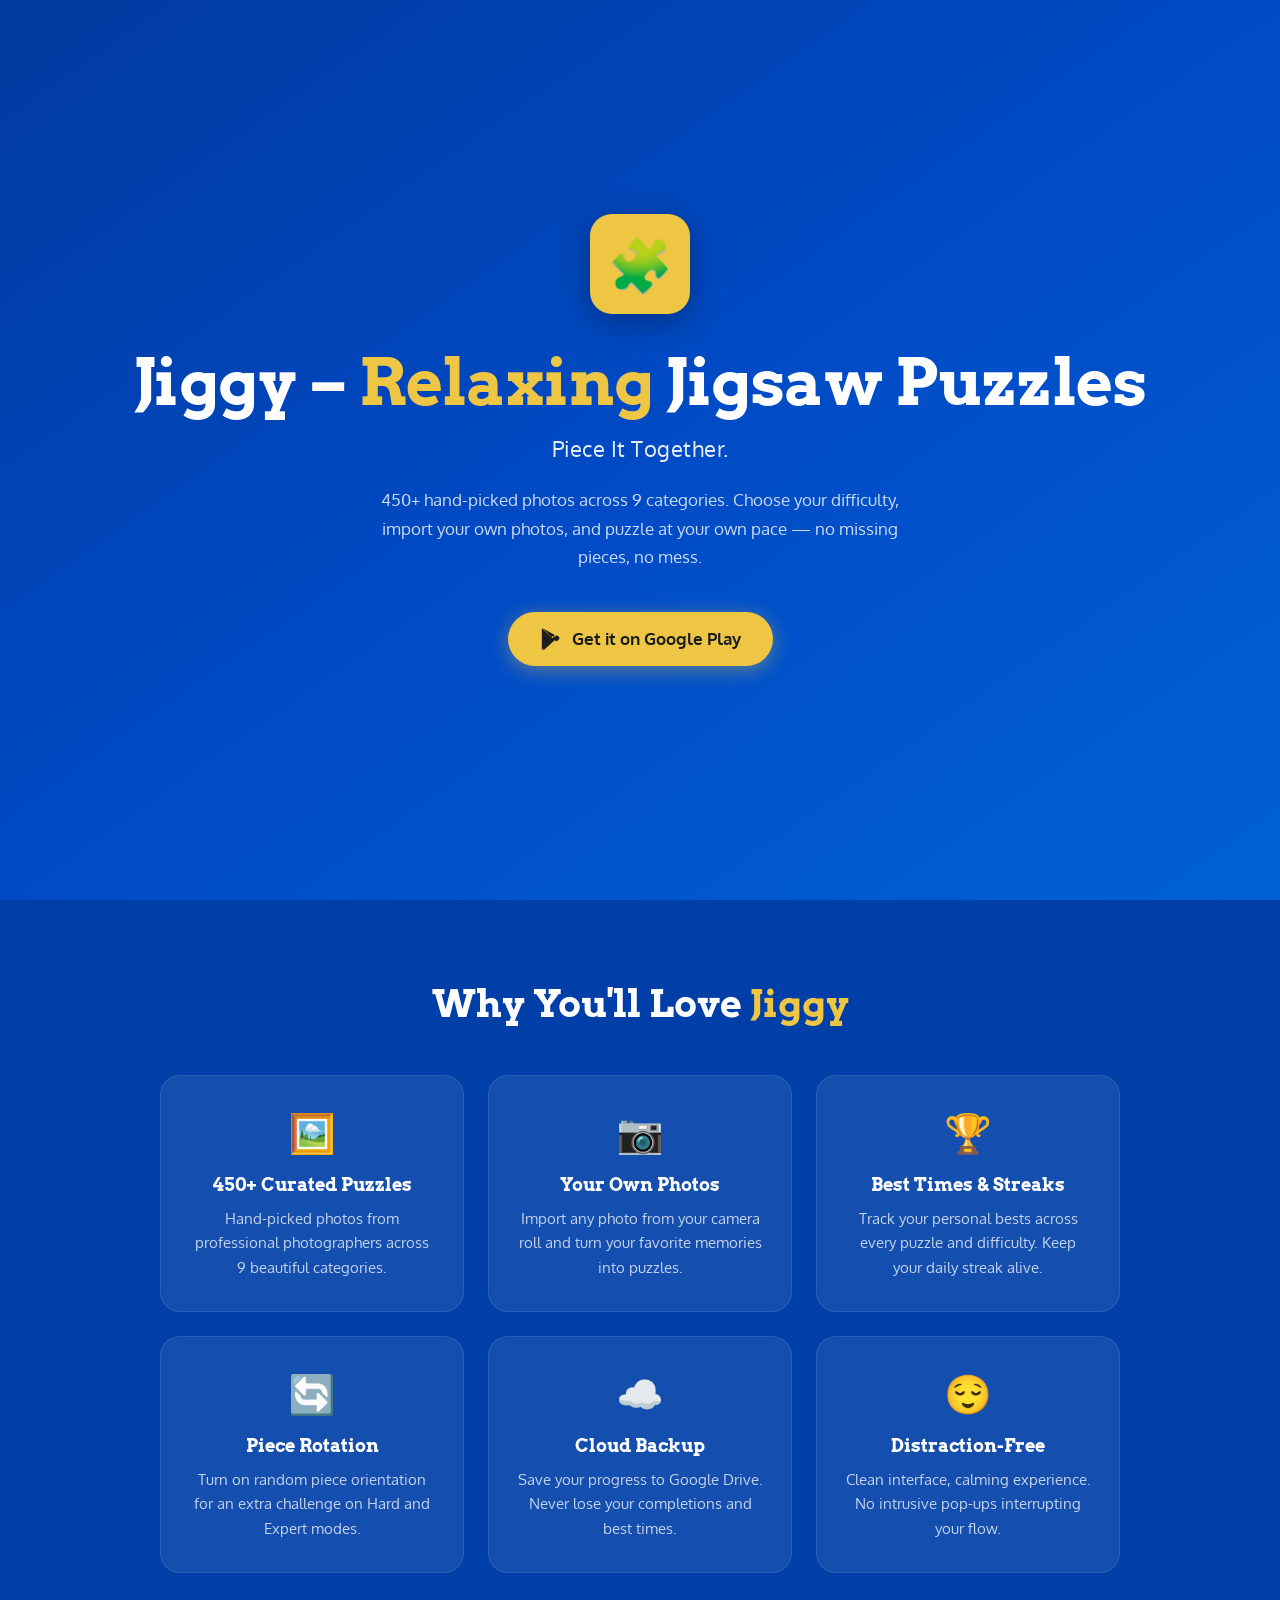
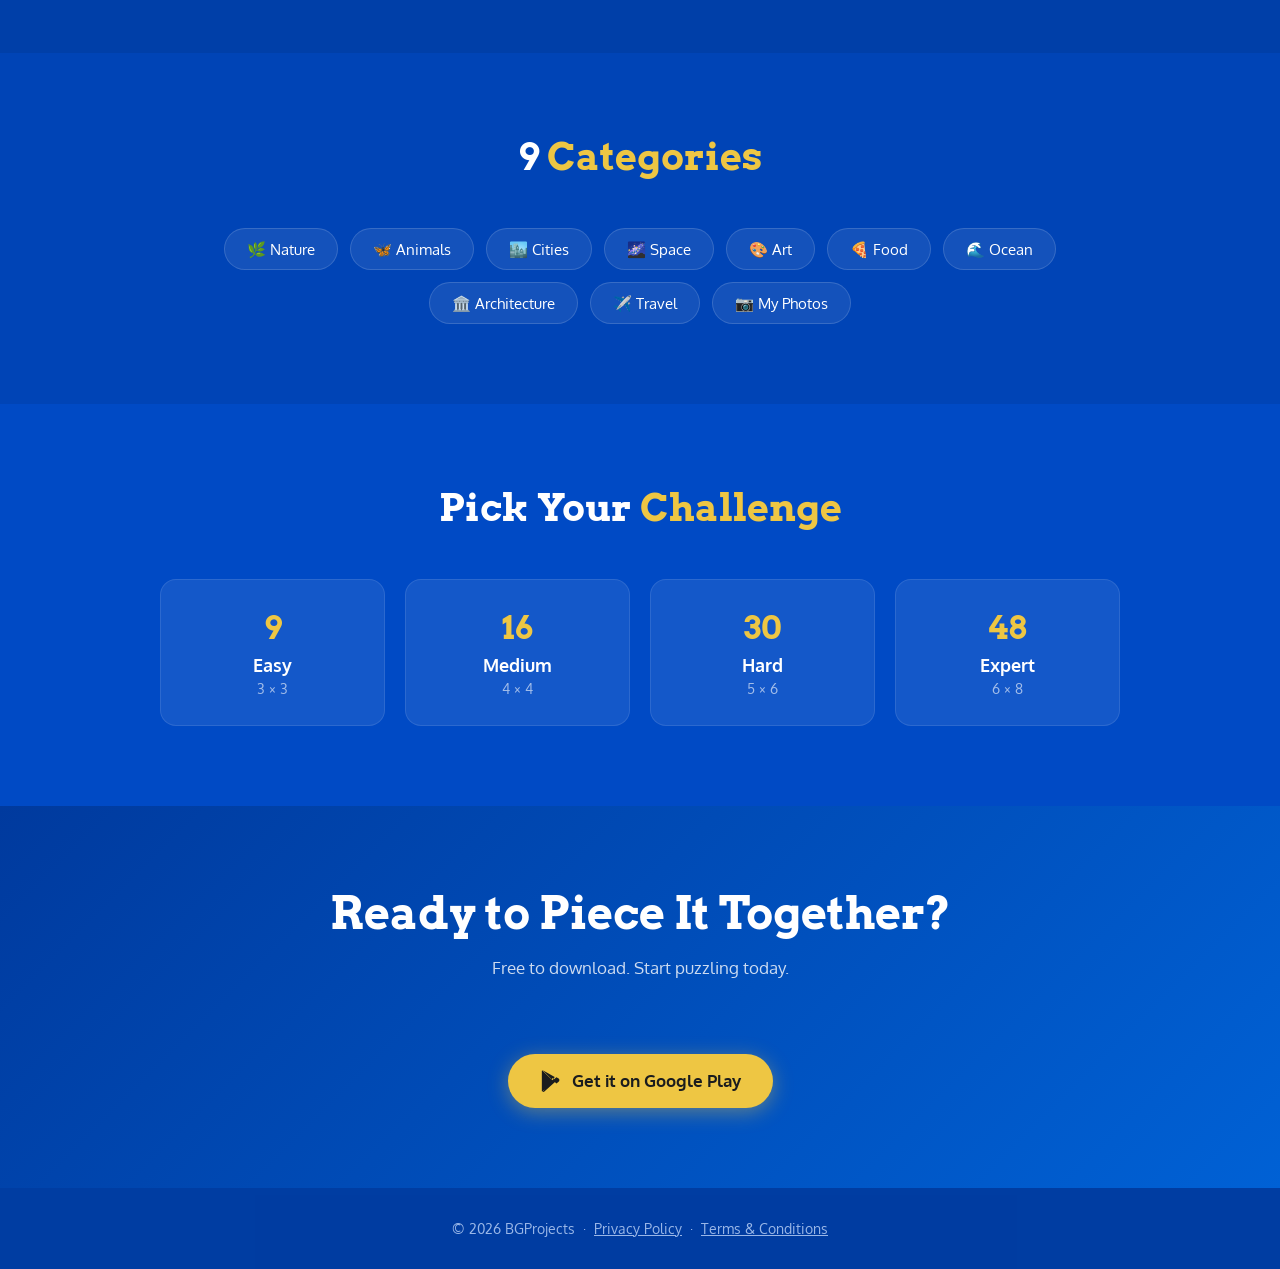
==== public/index.html @ 43ae0e93 "Page updates" ====
<!DOCTYPE html>
<html lang="en">
<head>
    <meta charset="UTF-8" />
    <meta name="viewport" content="width=device-width, initial-scale=1.0" />
    <title>Jiggy – Relaxing Jigsaw Puzzles</title>
    <meta name="description" content="450+ hand-picked jigsaw puzzles across 9 categories. Choose your difficulty, import your own photos, and piece it together at your own pace." />
    <link rel="preconnect" href="https://fonts.googleapis.com" />
    <link rel="preconnect" href="https://fonts.gstatic.com" crossorigin />
    <link href="https://fonts.googleapis.com/css2?family=Oxygen:wght@400;700&family=Arvo:wght@400;700&display=swap" rel="stylesheet" />
    <style>
        *, *::before, *::after { box-sizing: border-box; margin: 0; padding: 0; }

        :root {
            --blue:   #004AC5;
            --blue2:  #0061A4;
            --gold:   #EEC643;
            --white:  #ffffff;
            --dark:   #1A1C1E;
            --card:   rgba(255,255,255,0.08);
        }

        body {
            font-family: 'Oxygen', sans-serif;
            background: var(--blue);
            color: var(--white);
            overflow-x: hidden;
        }

        /* ── Hero ── */
        .hero {
            min-height: 100vh;
            background: linear-gradient(145deg, #003a9e 0%, #004AC5 50%, #0061d5 100%);
            display: flex;
            flex-direction: column;
            align-items: center;
            justify-content: center;
            text-align: center;
            padding: 60px 24px 80px;
            position: relative;
            overflow: hidden;
        }

        .hero::before {
            content: '';
            position: absolute;
            inset: 0;
            background: url('https://images.unsplash.com/photo-1588196749597-9ff075ee6b5b?w=1400&q=60&fit=crop') center/cover no-repeat;
            opacity: 0.08;
        }

        .hero-icon {
            width: 100px;
            height: 100px;
            border-radius: 22px;
            background: var(--gold);
            display: flex;
            align-items: center;
            justify-content: center;
            font-size: 52px;
            margin-bottom: 28px;
            box-shadow: 0 8px 32px rgba(0,0,0,0.3);
            position: relative;
        }

        .hero h1 {
            font-family: 'Arvo', serif;
            font-size: clamp(2.4rem, 6vw, 4rem);
            font-weight: 700;
            letter-spacing: -0.5px;
            position: relative;
        }

        .hero h1 span { color: var(--gold); }

        .hero p.tagline {
            font-size: clamp(1.1rem, 3vw, 1.4rem);
            opacity: 0.9;
            margin-top: 12px;
            letter-spacing: 0.5px;
            position: relative;
        }

        .hero p.description {
            max-width: 560px;
            margin: 24px auto 0;
            font-size: 1.05rem;
            opacity: 0.8;
            line-height: 1.7;
            position: relative;
        }

        .store-btn {
            display: inline-flex;
            align-items: center;
            gap: 10px;
            margin-top: 40px;
            padding: 16px 32px;
            background: var(--gold);
            color: var(--dark);
            font-family: 'Oxygen', sans-serif;
            font-weight: 700;
            font-size: 1.05rem;
            border-radius: 50px;
            text-decoration: none;
            box-shadow: 0 4px 20px rgba(238,198,67,0.4);
            transition: transform 0.2s, box-shadow 0.2s;
            position: relative;
        }

        .store-btn:hover {
            transform: translateY(-2px);
            box-shadow: 0 8px 28px rgba(238,198,67,0.5);
        }

        .store-btn svg { width: 22px; height: 22px; }

        /* ── Sections ── */
        section { padding: 80px 24px; }

        .section-inner {
            max-width: 960px;
            margin: 0 auto;
        }

        .section-title {
            font-family: 'Arvo', serif;
            font-size: clamp(1.6rem, 4vw, 2.4rem);
            font-weight: 700;
            text-align: center;
            margin-bottom: 48px;
        }

        .section-title span { color: var(--gold); }

        /* ── Features ── */
        .features { background: rgba(0,0,0,0.15); }

        .features-grid {
            display: grid;
            grid-template-columns: repeat(auto-fit, minmax(260px, 1fr));
            gap: 24px;
        }

        .feature-card {
            background: var(--card);
            border: 1px solid rgba(255,255,255,0.1);
            border-radius: 20px;
            padding: 32px 28px;
            text-align: center;
            transition: transform 0.2s;
        }

        .feature-card:hover { transform: translateY(-4px); }

        .feature-icon {
            font-size: 2.4rem;
            margin-bottom: 16px;
        }

        .feature-card h3 {
            font-family: 'Arvo', serif;
            font-size: 1.15rem;
            margin-bottom: 10px;
        }

        .feature-card p {
            font-size: 0.95rem;
            opacity: 0.75;
            line-height: 1.6;
        }

        /* ── Categories ── */
        .categories { background: rgba(0,0,0,0.08); }

        .category-pills {
            display: flex;
            flex-wrap: wrap;
            gap: 12px;
            justify-content: center;
        }

        .pill {
            background: var(--card);
            border: 1px solid rgba(255,255,255,0.15);
            border-radius: 50px;
            padding: 10px 22px;
            font-size: 0.95rem;
            display: flex;
            align-items: center;
            gap: 8px;
        }

        /* ── Difficulties ── */
        .difficulties-grid {
            display: grid;
            grid-template-columns: repeat(auto-fit, minmax(200px, 1fr));
            gap: 20px;
        }

        .diff-card {
            background: var(--card);
            border: 1px solid rgba(255,255,255,0.1);
            border-radius: 16px;
            padding: 28px 20px;
            text-align: center;
        }

        .diff-card .pieces {
            font-size: 2rem;
            font-family: 'Arvo', serif;
            color: var(--gold);
            font-weight: 700;
        }

        .diff-card .label {
            font-size: 1.1rem;
            font-weight: 700;
            margin: 6px 0 4px;
        }

        .diff-card .grid-size {
            font-size: 0.85rem;
            opacity: 0.6;
        }

        /* ── CTA ── */
        .cta {
            background: linear-gradient(135deg, #003a9e, #0061d5);
            text-align: center;
            padding: 80px 24px;
        }

        .cta h2 {
            font-family: 'Arvo', serif;
            font-size: clamp(1.8rem, 4vw, 2.8rem);
            margin-bottom: 16px;
        }

        .cta p {
            opacity: 0.8;
            font-size: 1.05rem;
            margin-bottom: 36px;
        }

        /* ── Footer ── */
        footer {
            background: rgba(0,0,0,0.3);
            text-align: center;
            padding: 32px 24px;
            font-size: 0.85rem;
            opacity: 0.6;
        }

        footer a { color: var(--white); }

        @media (max-width: 600px) {
            .hero { padding: 60px 20px 60px; }
            .store-btn { padding: 14px 28px; }
        }
    </style>
</head>
<body>

<!-- ── Hero ── -->
<section class="hero">
    <div class="hero-icon">🧩</div>
    <h1>Jiggy – <span>Relaxing</span> Jigsaw Puzzles</h1>
    <p class="tagline">Piece It Together.</p>
    <p class="description">
        450+ hand-picked photos across 9 categories. Choose your difficulty,
        import your own photos, and puzzle at your own pace — no missing pieces, no mess.
    </p>
    <a class="store-btn" href="https://play.google.com/store/apps/details?id=com.bgprojects.jiggy" target="_blank" rel="noopener">
        <svg viewBox="0 0 24 24" fill="currentColor"><path d="M3.18 23.76c.3.17.64.24.99.19l13.1-11.75L13.77 8.8 3.18 23.76zm17.15-10.99c.52-.38.84-.96.84-1.77s-.32-1.38-.83-1.76l-2.43-1.38-3.8 3.43 3.8 3.43 2.42-1.95zM2.34.28A1.5 1.5 0 0 0 2 1.23v21.54c0 .37.12.69.34.95L14.2 12 2.34.28zm11.43 11.03L2.99.24l13.05 7.41-2.27 3.66z"/></svg>
        Get it on Google Play
    </a>
</section>

<!-- ── Features ── -->
<section class="features">
    <div class="section-inner">
        <h2 class="section-title">Why You'll Love <span>Jiggy</span></h2>
        <div class="features-grid">
            <div class="feature-card">
                <div class="feature-icon">🖼️</div>
                <h3>450+ Curated Puzzles</h3>
                <p>Hand-picked photos from professional photographers across 9 beautiful categories.</p>
            </div>
            <div class="feature-card">
                <div class="feature-icon">📷</div>
                <h3>Your Own Photos</h3>
                <p>Import any photo from your camera roll and turn your favorite memories into puzzles.</p>
            </div>
            <div class="feature-card">
                <div class="feature-icon">🏆</div>
                <h3>Best Times & Streaks</h3>
                <p>Track your personal bests across every puzzle and difficulty. Keep your daily streak alive.</p>
            </div>
            <div class="feature-card">
                <div class="feature-icon">🔄</div>
                <h3>Piece Rotation</h3>
                <p>Turn on random piece orientation for an extra challenge on Hard and Expert modes.</p>
            </div>
            <div class="feature-card">
                <div class="feature-icon">☁️</div>
                <h3>Cloud Backup</h3>
                <p>Save your progress to Google Drive. Never lose your completions and best times.</p>
            </div>
            <div class="feature-card">
                <div class="feature-icon">😌</div>
                <h3>Distraction-Free</h3>
                <p>Clean interface, calming experience. No intrusive pop-ups interrupting your flow.</p>
            </div>
        </div>
    </div>
</section>

<!-- ── Categories ── -->
<section class="categories">
    <div class="section-inner">
        <h2 class="section-title">9 <span>Categories</span></h2>
        <div class="category-pills">
            <div class="pill">🌿 Nature</div>
            <div class="pill">🦋 Animals</div>
            <div class="pill">🏙️ Cities</div>
            <div class="pill">🌌 Space</div>
            <div class="pill">🎨 Art</div>
            <div class="pill">🍕 Food</div>
            <div class="pill">🌊 Ocean</div>
            <div class="pill">🏛️ Architecture</div>
            <div class="pill">✈️ Travel</div>
            <div class="pill">📷 My Photos</div>
        </div>
    </div>
</section>

<!-- ── Difficulties ── -->
<section>
    <div class="section-inner">
        <h2 class="section-title">Pick Your <span>Challenge</span></h2>
        <div class="difficulties-grid">
            <div class="diff-card">
                <div class="pieces">9</div>
                <div class="label">Easy</div>
                <div class="grid-size">3 × 3</div>
            </div>
            <div class="diff-card">
                <div class="pieces">16</div>
                <div class="label">Medium</div>
                <div class="grid-size">4 × 4</div>
            </div>
            <div class="diff-card">
                <div class="pieces">30</div>
                <div class="label">Hard</div>
                <div class="grid-size">5 × 6</div>
            </div>
            <div class="diff-card">
                <div class="pieces">48</div>
                <div class="label">Expert</div>
                <div class="grid-size">6 × 8</div>
            </div>
        </div>
    </div>
</section>

<!-- ── CTA ── -->
<section class="cta">
    <h2>Ready to Piece It Together?</h2>
    <p>Free to download. Start puzzling today.</p>
    <a class="store-btn" href="https://play.google.com/store/apps/details?id=com.bgprojects.jiggy" target="_blank" rel="noopener">
        <svg viewBox="0 0 24 24" fill="currentColor"><path d="M3.18 23.76c.3.17.64.24.99.19l13.1-11.75L13.77 8.8 3.18 23.76zm17.15-10.99c.52-.38.84-.96.84-1.77s-.32-1.38-.83-1.76l-2.43-1.38-3.8 3.43 3.8 3.43 2.42-1.95zM2.34.28A1.5 1.5 0 0 0 2 1.23v21.54c0 .37.12.69.34.95L14.2 12 2.34.28zm11.43 11.03L2.99.24l13.05 7.41-2.27 3.66z"/></svg>
        Get it on Google Play
    </a>
</section>

<!-- ── Footer ── -->
<footer>
    <p>© 2026 BGProjects &nbsp;·&nbsp; <a href="privacy.html">Privacy Policy</a> &nbsp;·&nbsp; <a href="terms.html">Terms &amp; Conditions</a></p>
</footer>

</body>
</html>
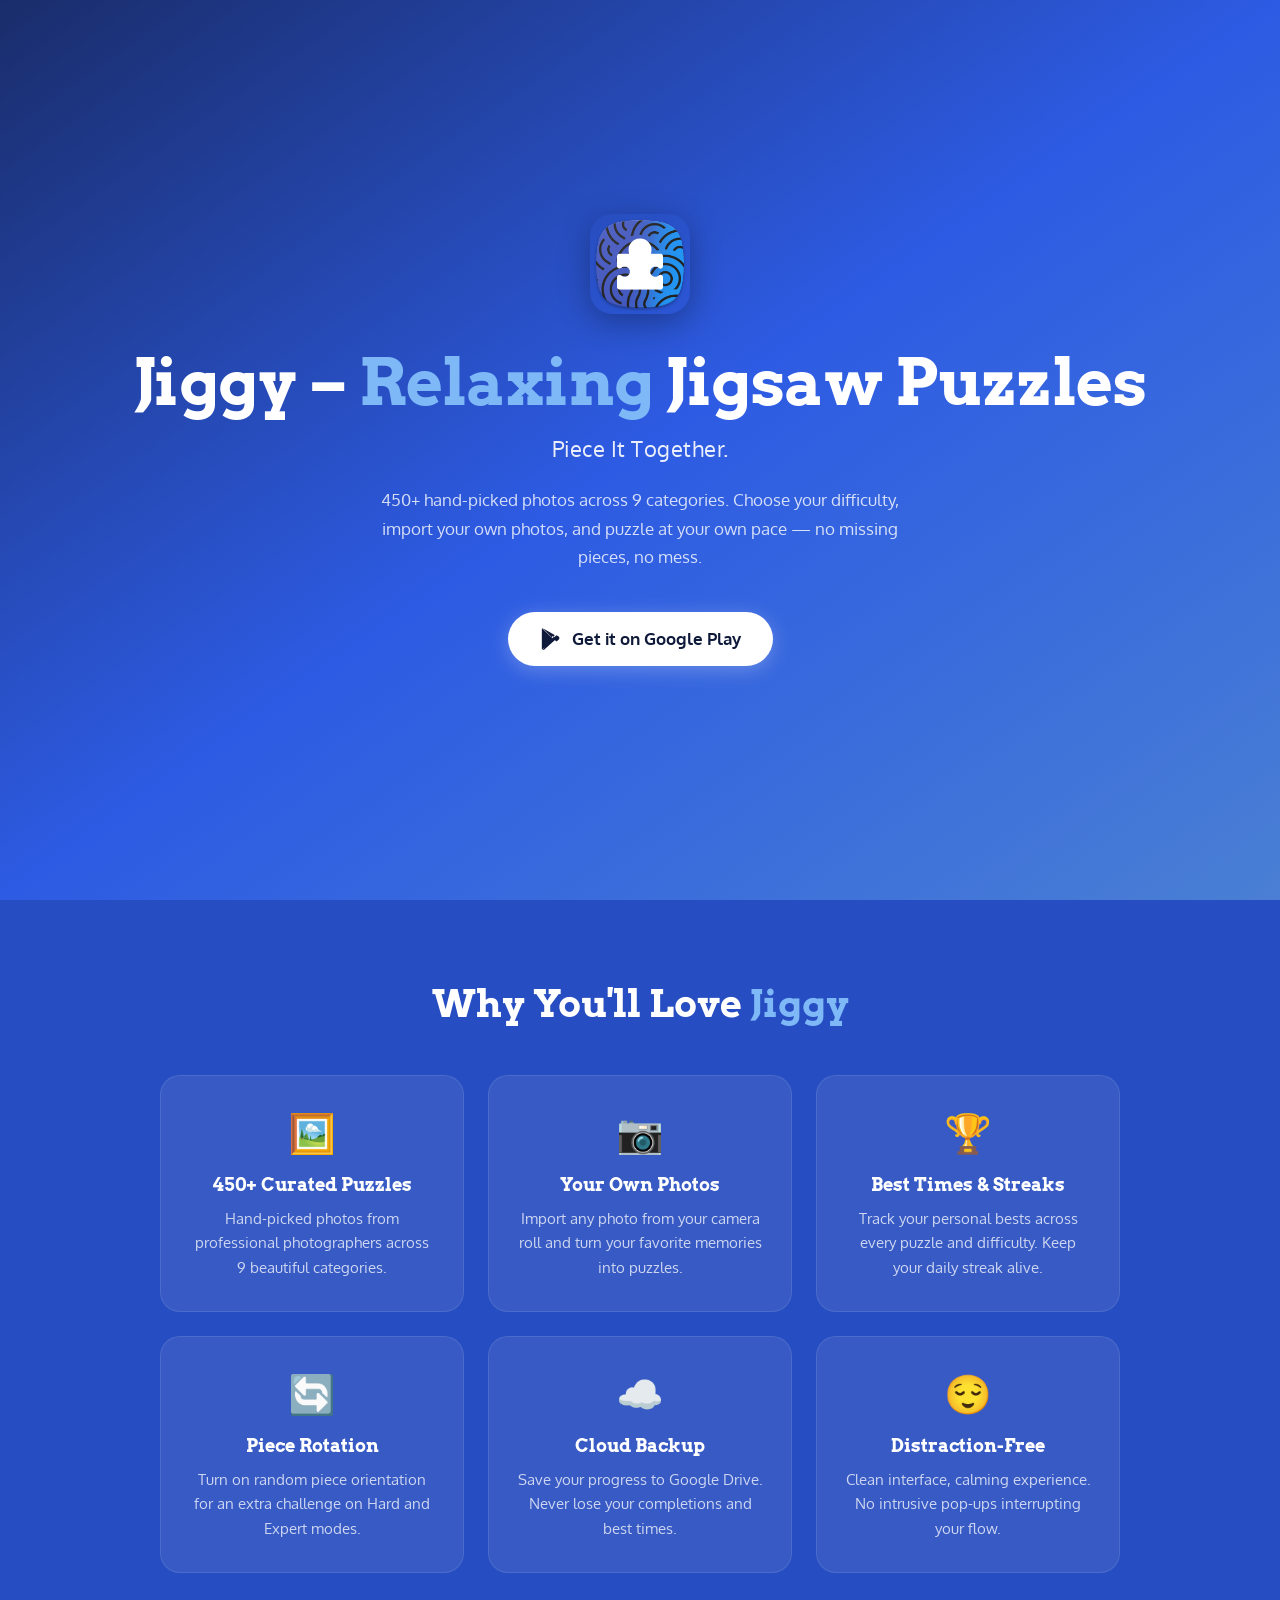
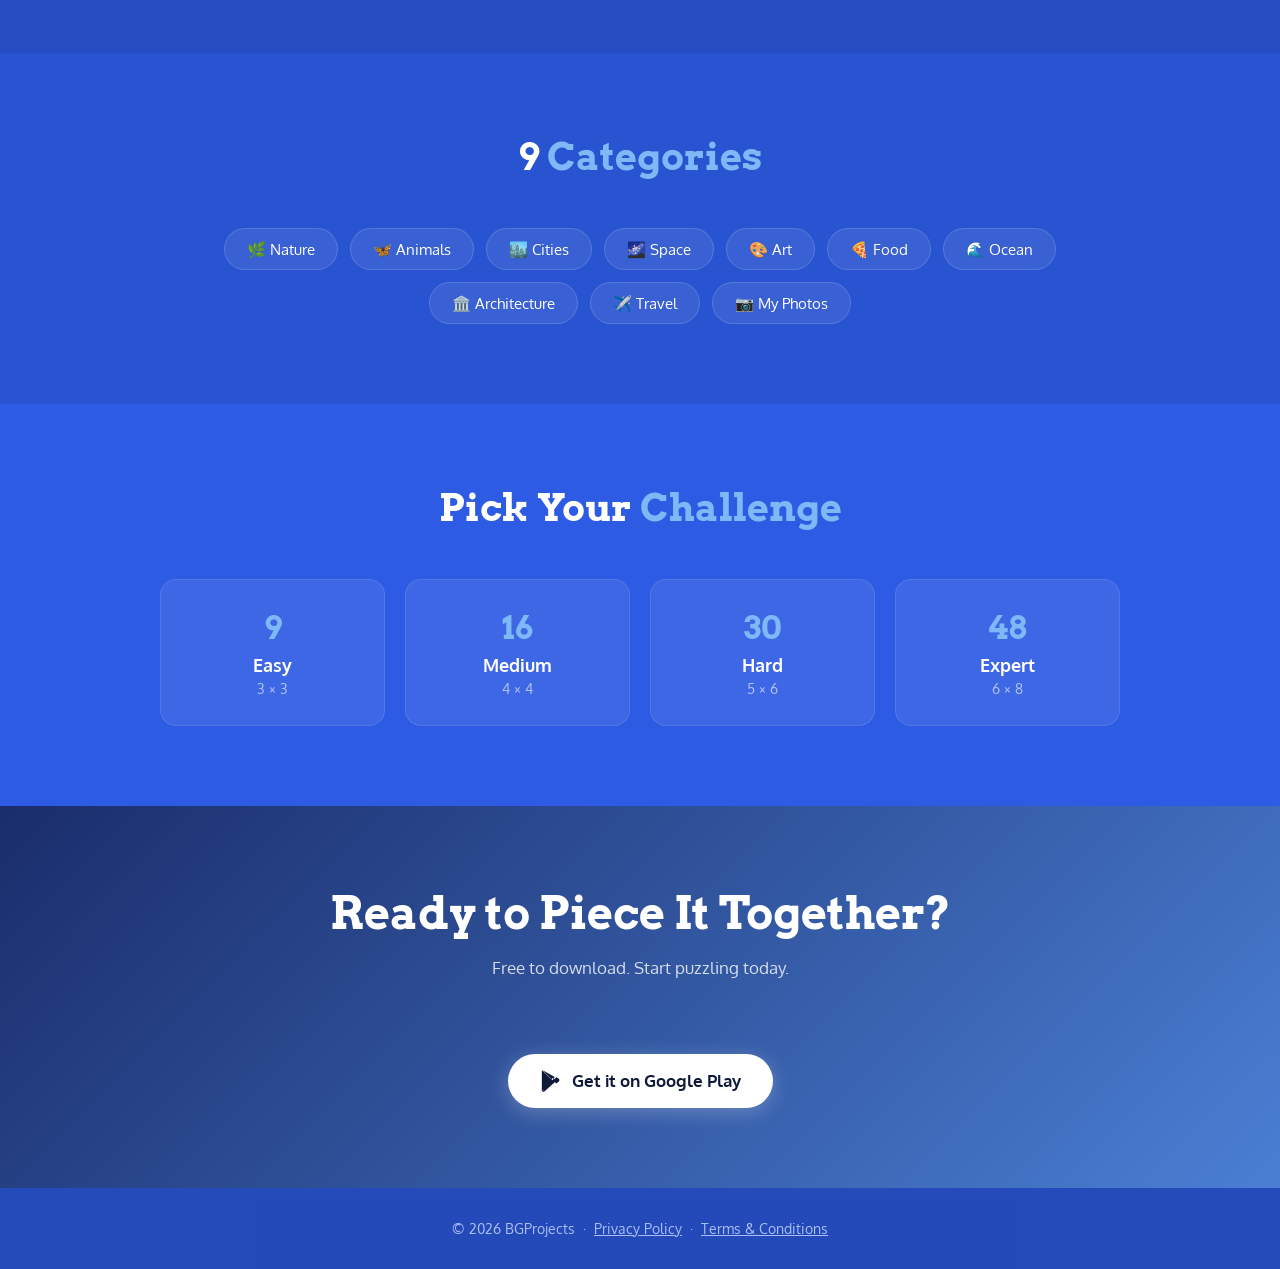
==== commit 9f7cc27f: "Style updates" ====
--- a/public/index.html
+++ b/public/index.html
@@ -8,263 +8,14 @@
     <link rel="preconnect" href="https://fonts.googleapis.com" />
     <link rel="preconnect" href="https://fonts.gstatic.com" crossorigin />
     <link href="https://fonts.googleapis.com/css2?family=Oxygen:wght@400;700&family=Arvo:wght@400;700&display=swap" rel="stylesheet" />
-    <style>
-        *, *::before, *::after { box-sizing: border-box; margin: 0; padding: 0; }
-
-        :root {
-            --blue:   #004AC5;
-            --blue2:  #0061A4;
-            --gold:   #EEC643;
-            --white:  #ffffff;
-            --dark:   #1A1C1E;
-            --card:   rgba(255,255,255,0.08);
-        }
-
-        body {
-            font-family: 'Oxygen', sans-serif;
-            background: var(--blue);
-            color: var(--white);
-            overflow-x: hidden;
-        }
-
-        /* ── Hero ── */
-        .hero {
-            min-height: 100vh;
-            background: linear-gradient(145deg, #003a9e 0%, #004AC5 50%, #0061d5 100%);
-            display: flex;
-            flex-direction: column;
-            align-items: center;
-            justify-content: center;
-            text-align: center;
-            padding: 60px 24px 80px;
-            position: relative;
-            overflow: hidden;
-        }
-
-        .hero::before {
-            content: '';
-            position: absolute;
-            inset: 0;
-            background: url('https://images.unsplash.com/photo-1588196749597-9ff075ee6b5b?w=1400&q=60&fit=crop') center/cover no-repeat;
-            opacity: 0.08;
-        }
-
-        .hero-icon {
-            width: 100px;
-            height: 100px;
-            border-radius: 22px;
-            background: var(--gold);
-            display: flex;
-            align-items: center;
-            justify-content: center;
-            font-size: 52px;
-            margin-bottom: 28px;
-            box-shadow: 0 8px 32px rgba(0,0,0,0.3);
-            position: relative;
-        }
-
-        .hero h1 {
-            font-family: 'Arvo', serif;
-            font-size: clamp(2.4rem, 6vw, 4rem);
-            font-weight: 700;
-            letter-spacing: -0.5px;
-            position: relative;
-        }
-
-        .hero h1 span { color: var(--gold); }
-
-        .hero p.tagline {
-            font-size: clamp(1.1rem, 3vw, 1.4rem);
-            opacity: 0.9;
-            margin-top: 12px;
-            letter-spacing: 0.5px;
-            position: relative;
-        }
-
-        .hero p.description {
-            max-width: 560px;
-            margin: 24px auto 0;
-            font-size: 1.05rem;
-            opacity: 0.8;
-            line-height: 1.7;
-            position: relative;
-        }
-
-        .store-btn {
-            display: inline-flex;
-            align-items: center;
-            gap: 10px;
-            margin-top: 40px;
-            padding: 16px 32px;
-            background: var(--gold);
-            color: var(--dark);
-            font-family: 'Oxygen', sans-serif;
-            font-weight: 700;
-            font-size: 1.05rem;
-            border-radius: 50px;
-            text-decoration: none;
-            box-shadow: 0 4px 20px rgba(238,198,67,0.4);
-            transition: transform 0.2s, box-shadow 0.2s;
-            position: relative;
-        }
-
-        .store-btn:hover {
-            transform: translateY(-2px);
-            box-shadow: 0 8px 28px rgba(238,198,67,0.5);
-        }
-
-        .store-btn svg { width: 22px; height: 22px; }
-
-        /* ── Sections ── */
-        section { padding: 80px 24px; }
-
-        .section-inner {
-            max-width: 960px;
-            margin: 0 auto;
-        }
-
-        .section-title {
-            font-family: 'Arvo', serif;
-            font-size: clamp(1.6rem, 4vw, 2.4rem);
-            font-weight: 700;
-            text-align: center;
-            margin-bottom: 48px;
-        }
-
-        .section-title span { color: var(--gold); }
-
-        /* ── Features ── */
-        .features { background: rgba(0,0,0,0.15); }
-
-        .features-grid {
-            display: grid;
-            grid-template-columns: repeat(auto-fit, minmax(260px, 1fr));
-            gap: 24px;
-        }
-
-        .feature-card {
-            background: var(--card);
-            border: 1px solid rgba(255,255,255,0.1);
-            border-radius: 20px;
-            padding: 32px 28px;
-            text-align: center;
-            transition: transform 0.2s;
-        }
-
-        .feature-card:hover { transform: translateY(-4px); }
-
-        .feature-icon {
-            font-size: 2.4rem;
-            margin-bottom: 16px;
-        }
-
-        .feature-card h3 {
-            font-family: 'Arvo', serif;
-            font-size: 1.15rem;
-            margin-bottom: 10px;
-        }
-
-        .feature-card p {
-            font-size: 0.95rem;
-            opacity: 0.75;
-            line-height: 1.6;
-        }
-
-        /* ── Categories ── */
-        .categories { background: rgba(0,0,0,0.08); }
-
-        .category-pills {
-            display: flex;
-            flex-wrap: wrap;
-            gap: 12px;
-            justify-content: center;
-        }
-
-        .pill {
-            background: var(--card);
-            border: 1px solid rgba(255,255,255,0.15);
-            border-radius: 50px;
-            padding: 10px 22px;
-            font-size: 0.95rem;
-            display: flex;
-            align-items: center;
-            gap: 8px;
-        }
-
-        /* ── Difficulties ── */
-        .difficulties-grid {
-            display: grid;
-            grid-template-columns: repeat(auto-fit, minmax(200px, 1fr));
-            gap: 20px;
-        }
-
-        .diff-card {
-            background: var(--card);
-            border: 1px solid rgba(255,255,255,0.1);
-            border-radius: 16px;
-            padding: 28px 20px;
-            text-align: center;
-        }
-
-        .diff-card .pieces {
-            font-size: 2rem;
-            font-family: 'Arvo', serif;
-            color: var(--gold);
-            font-weight: 700;
-        }
-
-        .diff-card .label {
-            font-size: 1.1rem;
-            font-weight: 700;
-            margin: 6px 0 4px;
-        }
-
-        .diff-card .grid-size {
-            font-size: 0.85rem;
-            opacity: 0.6;
-        }
-
-        /* ── CTA ── */
-        .cta {
-            background: linear-gradient(135deg, #003a9e, #0061d5);
-            text-align: center;
-            padding: 80px 24px;
-        }
-
-        .cta h2 {
-            font-family: 'Arvo', serif;
-            font-size: clamp(1.8rem, 4vw, 2.8rem);
-            margin-bottom: 16px;
-        }
-
-        .cta p {
-            opacity: 0.8;
-            font-size: 1.05rem;
-            margin-bottom: 36px;
-        }
-
-        /* ── Footer ── */
-        footer {
-            background: rgba(0,0,0,0.3);
-            text-align: center;
-            padding: 32px 24px;
-            font-size: 0.85rem;
-            opacity: 0.6;
-        }
-
-        footer a { color: var(--white); }
-
-        @media (max-width: 600px) {
-            .hero { padding: 60px 20px 60px; }
-            .store-btn { padding: 14px 28px; }
-        }
-    </style>
+    <link rel="icon" type="image/png" href="favicon.png" />
+    <link rel="stylesheet" href="style.css" />
 </head>
 <body>
 
 <!-- ── Hero ── -->
 <section class="hero">
-    <div class="hero-icon">🧩</div>
+    <div class="hero-icon"><img src="icon.png" alt="Jiggy app icon" /></div>
     <h1>Jiggy – <span>Relaxing</span> Jigsaw Puzzles</h1>
     <p class="tagline">Piece It Together.</p>
     <p class="description">
--- a/public/style.css
+++ b/public/style.css
@@ -0,0 +1,336 @@
+*, *::before, *::after { box-sizing: border-box; margin: 0; padding: 0; }
+
+:root {
+    --blue:   #2D5BE3;
+    --blue2:  #1A2D6B;
+    --accent: #7EB8F7;
+    --white:  #ffffff;
+    --dark:   #0F1A3A;
+    --card:   rgba(255,255,255,0.08);
+}
+
+body {
+    font-family: 'Oxygen', sans-serif;
+    background: var(--blue);
+    color: var(--white);
+    overflow-x: hidden;
+}
+
+/* ── Nav ── */
+nav {
+    background: rgba(0,0,0,0.2);
+    padding: 18px 24px;
+    display: flex;
+    align-items: center;
+    justify-content: space-between;
+}
+
+nav a.brand {
+    font-family: 'Arvo', serif;
+    font-size: 1.3rem;
+    font-weight: 700;
+    color: var(--white);
+    text-decoration: none;
+    display: flex;
+    align-items: center;
+    gap: 10px;
+}
+
+nav a.brand span { color: var(--accent); }
+
+nav a.back {
+    font-size: 0.9rem;
+    color: rgba(255,255,255,0.7);
+    text-decoration: none;
+}
+
+nav a.back:hover { color: var(--white); }
+
+/* ── Footer ── */
+footer {
+    background: rgba(0,0,0,0.3);
+    text-align: center;
+    padding: 32px 24px;
+    font-size: 0.85rem;
+    opacity: 0.6;
+}
+
+footer a { color: var(--white); }
+
+/* ── Store button ── */
+.store-btn {
+    display: inline-flex;
+    align-items: center;
+    gap: 10px;
+    margin-top: 40px;
+    padding: 16px 32px;
+    background: var(--white);
+    color: var(--dark);
+    font-family: 'Oxygen', sans-serif;
+    font-weight: 700;
+    font-size: 1.05rem;
+    border-radius: 50px;
+    text-decoration: none;
+    box-shadow: 0 4px 20px rgba(255,255,255,0.25);
+    transition: transform 0.2s, box-shadow 0.2s;
+    position: relative;
+}
+
+.store-btn:hover {
+    transform: translateY(-2px);
+    box-shadow: 0 8px 28px rgba(255,255,255,0.3);
+}
+
+.store-btn svg { width: 22px; height: 22px; }
+
+/* ── Sections ── */
+section { padding: 80px 24px; }
+
+.section-inner {
+    max-width: 960px;
+    margin: 0 auto;
+}
+
+.section-title {
+    font-family: 'Arvo', serif;
+    font-size: clamp(1.6rem, 4vw, 2.4rem);
+    font-weight: 700;
+    text-align: center;
+    margin-bottom: 48px;
+}
+
+.section-title span { color: var(--accent); }
+
+/* ── Hero ── */
+.hero {
+    min-height: 100vh;
+    background: linear-gradient(145deg, #1A2D6B 0%, #2D5BE3 50%, #4A7FD4 100%);
+    display: flex;
+    flex-direction: column;
+    align-items: center;
+    justify-content: center;
+    text-align: center;
+    padding: 60px 24px 80px;
+    position: relative;
+    overflow: hidden;
+}
+
+.hero::before {
+    content: '';
+    position: absolute;
+    inset: 0;
+    background: url('https://images.unsplash.com/photo-1588196749597-9ff075ee6b5b?w=1400&q=60&fit=crop') center/cover no-repeat;
+    opacity: 0.08;
+}
+
+.hero-icon {
+    width: 100px;
+    height: 100px;
+    border-radius: 22px;
+    margin-bottom: 28px;
+    box-shadow: 0 8px 32px rgba(0,0,0,0.3);
+    position: relative;
+    overflow: hidden;
+}
+
+.hero-icon img {
+    width: 100%;
+    height: 100%;
+    object-fit: cover;
+    display: block;
+}
+
+.hero h1 {
+    font-family: 'Arvo', serif;
+    font-size: clamp(2.4rem, 6vw, 4rem);
+    font-weight: 700;
+    letter-spacing: -0.5px;
+    position: relative;
+}
+
+.hero h1 span { color: var(--accent); }
+
+.hero p.tagline {
+    font-size: clamp(1.1rem, 3vw, 1.4rem);
+    opacity: 0.9;
+    margin-top: 12px;
+    letter-spacing: 0.5px;
+    position: relative;
+}
+
+.hero p.description {
+    max-width: 560px;
+    margin: 24px auto 0;
+    font-size: 1.05rem;
+    opacity: 0.8;
+    line-height: 1.7;
+    position: relative;
+}
+
+/* ── Features ── */
+.features { background: rgba(0,0,0,0.15); }
+
+.features-grid {
+    display: grid;
+    grid-template-columns: repeat(auto-fit, minmax(260px, 1fr));
+    gap: 24px;
+}
+
+.feature-card {
+    background: var(--card);
+    border: 1px solid rgba(255,255,255,0.1);
+    border-radius: 20px;
+    padding: 32px 28px;
+    text-align: center;
+    transition: transform 0.2s;
+}
+
+.feature-card:hover { transform: translateY(-4px); }
+
+.feature-icon {
+    font-size: 2.4rem;
+    margin-bottom: 16px;
+}
+
+.feature-card h3 {
+    font-family: 'Arvo', serif;
+    font-size: 1.15rem;
+    margin-bottom: 10px;
+}
+
+.feature-card p {
+    font-size: 0.95rem;
+    opacity: 0.75;
+    line-height: 1.6;
+}
+
+/* ── Categories ── */
+.categories { background: rgba(0,0,0,0.08); }
+
+.category-pills {
+    display: flex;
+    flex-wrap: wrap;
+    gap: 12px;
+    justify-content: center;
+}
+
+.pill {
+    background: var(--card);
+    border: 1px solid rgba(255,255,255,0.15);
+    border-radius: 50px;
+    padding: 10px 22px;
+    font-size: 0.95rem;
+    display: flex;
+    align-items: center;
+    gap: 8px;
+}
+
+/* ── Difficulties ── */
+.difficulties-grid {
+    display: grid;
+    grid-template-columns: repeat(auto-fit, minmax(200px, 1fr));
+    gap: 20px;
+}
+
+.diff-card {
+    background: var(--card);
+    border: 1px solid rgba(255,255,255,0.1);
+    border-radius: 16px;
+    padding: 28px 20px;
+    text-align: center;
+}
+
+.diff-card .pieces {
+    font-size: 2rem;
+    font-family: 'Arvo', serif;
+    color: var(--accent);
+    font-weight: 700;
+}
+
+.diff-card .label {
+    font-size: 1.1rem;
+    font-weight: 700;
+    margin: 6px 0 4px;
+}
+
+.diff-card .grid-size {
+    font-size: 0.85rem;
+    opacity: 0.6;
+}
+
+/* ── CTA ── */
+.cta {
+    background: linear-gradient(135deg, #1A2D6B, #4A7FD4);
+    text-align: center;
+    padding: 80px 24px;
+}
+
+.cta h2 {
+    font-family: 'Arvo', serif;
+    font-size: clamp(1.8rem, 4vw, 2.8rem);
+    margin-bottom: 16px;
+}
+
+.cta p {
+    opacity: 0.8;
+    font-size: 1.05rem;
+    margin-bottom: 36px;
+}
+
+/* ── Document pages (privacy, terms) ── */
+.content {
+    max-width: 760px;
+    margin: 0 auto;
+    padding: 60px 24px 80px;
+}
+
+.content h1 {
+    font-family: 'Arvo', serif;
+    font-size: clamp(1.8rem, 4vw, 2.6rem);
+    font-weight: 700;
+    margin-bottom: 8px;
+}
+
+.content h1 span { color: var(--accent); }
+
+.effective-date {
+    font-size: 0.9rem;
+    opacity: 0.6;
+    margin-bottom: 48px;
+}
+
+.content h2 {
+    font-family: 'Arvo', serif;
+    font-size: 1.2rem;
+    color: var(--accent);
+    margin: 40px 0 12px;
+}
+
+.content p {
+    font-size: 0.98rem;
+    line-height: 1.75;
+    opacity: 0.85;
+    margin-bottom: 16px;
+}
+
+.content ul {
+    margin: 0 0 16px 20px;
+}
+
+.content ul li {
+    font-size: 0.98rem;
+    line-height: 1.75;
+    opacity: 0.85;
+    margin-bottom: 6px;
+}
+
+.content a {
+    color: var(--accent);
+    text-decoration: underline;
+}
+
+/* ── Responsive ── */
+@media (max-width: 600px) {
+    .hero { padding: 60px 20px 60px; }
+    .store-btn { padding: 14px 28px; }
+}
